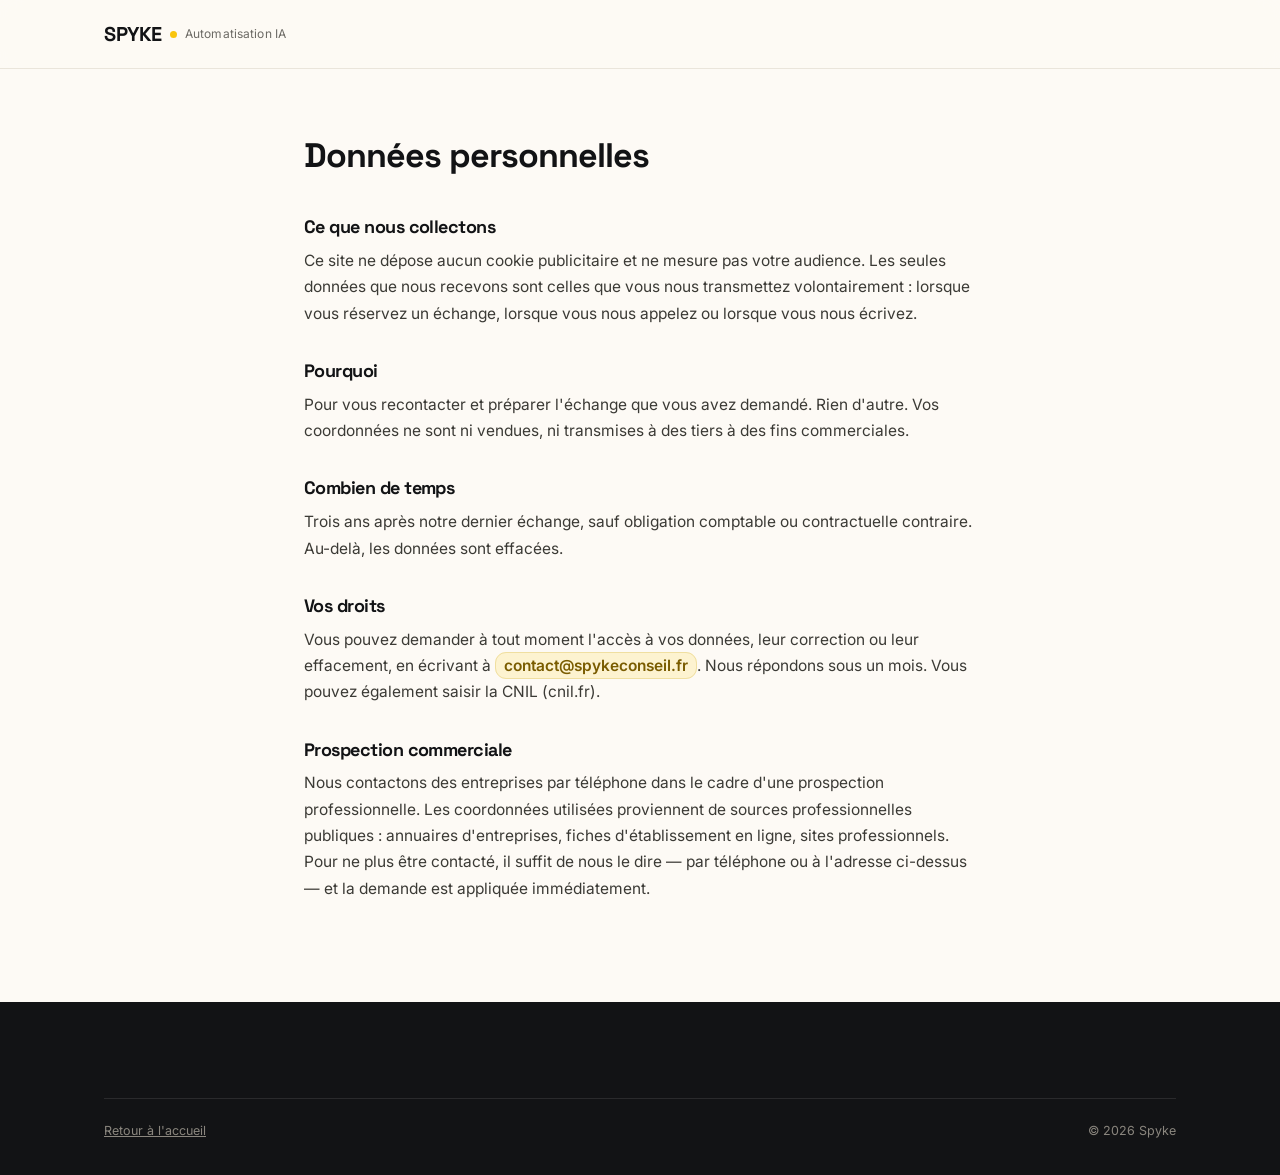
==== confidentialite.html @ 26984bdd "Site vitrine Spyke Reprise de la plaquette et de la brochure en une page : le constat, les trois sol" ====
<!doctype html>
<html lang="fr">
<head>
<meta charset="utf-8">
<meta name="viewport" content="width=device-width,initial-scale=1">
<title>Données personnelles · Spyke</title>
<meta name="robots" content="noindex">
<link rel="preconnect" href="https://fonts.googleapis.com">
<link rel="preconnect" href="https://fonts.gstatic.com" crossorigin>
<link href="https://fonts.googleapis.com/css2?family=Inter:wght@400;500;600;700&family=Space+Grotesk:wght@500;700&family=IBM+Plex+Mono:wght@500;600&display=swap" rel="stylesheet">
<link rel="stylesheet" href="style.css">
<style>
  .doc{max-width:720px;margin:0 auto;padding:60px 24px 90px}
  .doc h1{font-family:var(--disp);font-size:34px;font-weight:700;color:var(--ink);letter-spacing:-.03em}
  .doc h2{font-size:18px;margin:34px 0 10px;max-width:none}
  .doc p{font-size:15.5px;line-height:1.7;margin-bottom:10px}
  .doc .todo{background:var(--yellow-tint);border:1px solid #F0DFA0;border-radius:var(--r-s);padding:3px 8px;font-weight:600;color:var(--yellow-ink)}
</style>
</head>
<body>
<header><div class="wrap"><a class="logo" href="/"><b>SPYKE</b><i></i><span>Automatisation IA</span></a></div></header>
<main class="doc">
  <h1>Données personnelles</h1>

  <h2>Ce que nous collectons</h2>
  <p>
    Ce site ne dépose aucun cookie publicitaire et ne mesure pas votre audience.
    Les seules données que nous recevons sont celles que vous nous transmettez
    volontairement : lorsque vous réservez un échange, lorsque vous nous appelez
    ou lorsque vous nous écrivez.
  </p>

  <h2>Pourquoi</h2>
  <p>
    Pour vous recontacter et préparer l'échange que vous avez demandé. Rien d'autre.
    Vos coordonnées ne sont ni vendues, ni transmises à des tiers à des fins
    commerciales.
  </p>

  <h2>Combien de temps</h2>
  <p>
    Trois ans après notre dernier échange, sauf obligation comptable ou contractuelle
    contraire. Au-delà, les données sont effacées.
  </p>

  <h2>Vos droits</h2>
  <p>
    Vous pouvez demander à tout moment l'accès à vos données, leur correction ou leur
    effacement, en écrivant à <span class="todo">contact@spykeconseil.fr</span>. Nous
    répondons sous un mois. Vous pouvez également saisir la CNIL (cnil.fr).
  </p>

  <h2>Prospection commerciale</h2>
  <p>
    Nous contactons des entreprises par téléphone dans le cadre d'une prospection
    professionnelle. Les coordonnées utilisées proviennent de sources professionnelles
    publiques : annuaires d'entreprises, fiches d'établissement en ligne, sites
    professionnels. Pour ne plus être contacté, il suffit de nous le dire — par
    téléphone ou à l'adresse ci-dessus — et la demande est appliquée immédiatement.
  </p>
</main>
<footer><div class="wrap"><div class="bas"><a href="/">Retour à l'accueil</a><span>© 2026 Spyke</span></div></div></footer>
</body>
</html>
---- style.css ----
/* Site vitrine Spyke — même identité que la plaquette et que l'outil de
 * prospection : papier chaud, encre presque noire, un seul jaune.
 *
 * Deux règles tiennent tout le reste :
 *   1. Le jaune ne sert jamais de texte sur fond clair — il y plafonne à 1,6:1,
 *      illisible. Il remplit, il souligne. Sur fond noir il monte à 11,5:1 et
 *      devient l'accent. Pour écrire en jaune sur clair, --yellow-ink (4,7:1).
 *   2. Chaque gris a été mesuré sur les deux fonds réels et tient 4,5:1.
 */

:root{
  --paper:#FDFAF5; --card:#FFFFFF; --sink:#F6F2EA;
  --line:#EAE5DB; --line-2:#F3EFE7;
  --ink:#121315; --body:#3B3A35; --muted:#6C6A64; --faint:#767369;
  --yellow:#F9C50D; --yellow-d:#E3B000; --yellow-tint:#FDF3D0; --yellow-ink:#7A5C00;
  --won:#0F7250; --won-tint:#E7F5EF; --won-line:#BFE3D3;
  --on-ink:#FFFFFF; --on-ink-2:#A8A49A; --on-ink-3:#8A867E; --on-ink-line:#2A2A2C;
  --sans:"Inter",system-ui,-apple-system,"Segoe UI",sans-serif;
  --disp:"Space Grotesk","Inter",system-ui,sans-serif;
  --mono:"IBM Plex Mono",ui-monospace,SFMono-Regular,Menlo,monospace;
  --r:16px; --r-s:11px; --r-l:22px;
  --lift:0 1px 2px rgba(18,19,21,.04), 0 1px 1px rgba(18,19,21,.03);
  --lift-2:0 4px 16px rgba(18,19,21,.07), 0 1px 2px rgba(18,19,21,.04);
  --max:1120px;
}

*{box-sizing:border-box;margin:0;padding:0}
html{scroll-behavior:smooth;scroll-padding-top:84px}
body{
  background:var(--paper);color:var(--body);font-family:var(--sans);
  font-size:16px;line-height:1.6;-webkit-font-smoothing:antialiased;
}
a{color:inherit}
button{font:inherit;cursor:pointer;border:none;background:none;color:inherit}
img{max-width:100%}
:focus-visible{outline:2.5px solid var(--yellow-d);outline-offset:3px;border-radius:6px}
@media (prefers-reduced-motion:reduce){*{transition:none!important;animation:none!important;scroll-behavior:auto}}

.wrap{max-width:var(--max);margin:0 auto;padding:0 24px}
section{padding:84px 0}
.sink{background:var(--sink);border-top:1px solid var(--line);border-bottom:1px solid var(--line)}

/* Le filet jaune de la plaquette, posé sous un sur-titre. */
.kicker{
  display:block;font-size:10.5px;font-weight:700;letter-spacing:.16em;
  text-transform:uppercase;color:var(--muted);margin-bottom:14px;
}
.kicker::after{
  content:"";display:block;width:34px;height:3px;border-radius:2px;
  background:var(--yellow);margin-top:10px;
}
h2{
  font-family:var(--disp);font-size:clamp(26px,3.4vw,38px);font-weight:700;
  color:var(--ink);letter-spacing:-.03em;line-height:1.15;max-width:20ch;
}
h3{font-family:var(--disp);font-size:19px;font-weight:700;color:var(--ink);letter-spacing:-.02em}
.lead{font-size:17px;color:var(--body);line-height:1.65;max-width:62ch;margin-top:18px}

/* ----------------------------------------------------------------- bandeau */

header{
  position:sticky;top:0;z-index:50;background:rgba(253,250,245,.92);
  backdrop-filter:saturate(1.6) blur(10px);border-bottom:1px solid var(--line);
}
header .wrap{display:flex;align-items:center;gap:26px;height:68px}
.logo{display:flex;align-items:center;gap:8px;text-decoration:none;flex:0 0 auto}
.logo b{font-family:var(--disp);font-size:20px;font-weight:700;color:var(--ink);letter-spacing:-.02em}
.logo i{width:7px;height:7px;border-radius:50%;background:var(--yellow);display:block}
.logo span{font-size:12px;color:var(--muted);letter-spacing:.01em}
nav{display:flex;gap:24px;margin-left:auto}
nav a{font-size:14px;font-weight:500;color:var(--body);text-decoration:none;transition:color .15s}
nav a:hover{color:var(--ink)}

.btn{
  display:inline-block;padding:13px 22px;border-radius:var(--r-s);background:var(--ink);
  color:var(--on-ink);font-size:14.5px;font-weight:600;text-decoration:none;
  transition:background .15s,transform .1s;white-space:nowrap;
}
.btn:hover{background:#000}
.btn:active{transform:scale(.985)}
.btn.sm{padding:10px 16px;font-size:13.5px}
.btn.ghost{background:var(--card);color:var(--ink);border:1px solid var(--line)}
.btn.ghost:hover{background:var(--sink)}
.btn.or{background:var(--yellow);color:var(--ink)}
.btn.or:hover{background:var(--yellow-d)}

/* -------------------------------------------------------------------- hero */

.hero{padding:84px 0 70px}
.hero .sur{
  display:inline-flex;align-items:center;gap:9px;padding:7px 14px;border-radius:999px;
  background:var(--card);border:1px solid var(--line);box-shadow:var(--lift);
  font-size:12.5px;font-weight:600;color:var(--body);margin-bottom:26px;
}
.hero .sur i{width:6px;height:6px;border-radius:50%;background:var(--won);display:block}
.hero h1{
  font-family:var(--disp);font-size:clamp(30px,5.4vw,58px);font-weight:700;
  color:var(--ink);letter-spacing:-.04em;line-height:1.08;max-width:19ch;
  text-wrap:balance;
}
/* Le jaune souligne, il n'écrit pas : en texte sur fond clair il plafonne à
   1,6:1. Le trait est un fond dégradé et non un ::after, pour qu'il suive la
   phrase quand elle passe à la ligne — sinon il s'arrête au premier retour. */
.hero h1 em{
  font-style:normal;
  background-image:linear-gradient(var(--yellow),var(--yellow));
  background-size:100% .30em;background-position:0 88%;background-repeat:no-repeat;
  -webkit-box-decoration-break:clone;box-decoration-break:clone;
  padding:0 .04em;
}
.hero p{font-size:18px;color:var(--body);line-height:1.65;max-width:56ch;margin-top:24px}
.hero .cta{display:flex;gap:12px;flex-wrap:wrap;margin-top:34px;align-items:center}
.hero .cta small{font-size:13px;color:var(--muted)}

.chiffres{
  display:grid;grid-template-columns:repeat(4,1fr);gap:1px;margin-top:62px;
  background:var(--line);border:1px solid var(--line);border-radius:var(--r);overflow:hidden;
}
.chiffres div{background:var(--card);padding:22px 20px}
.chiffres b{
  display:block;font-family:var(--mono);font-size:26px;font-weight:600;color:var(--ink);
  letter-spacing:-.02em;line-height:1.1;font-variant-numeric:tabular-nums;
}
.chiffres span{
  display:block;font-size:11px;font-weight:600;letter-spacing:.1em;text-transform:uppercase;
  color:var(--faint);margin-top:8px;
}

/* ------------------------------------------------------------------ équipe */

.duo{display:grid;grid-template-columns:1fr 1fr;gap:56px;align-items:start}
.duo .rail{display:grid;gap:16px}
.pt{display:flex;gap:14px;align-items:flex-start}
.pt .n{
  flex:0 0 30px;height:30px;border-radius:9px;background:var(--ink);color:var(--yellow);
  font-family:var(--mono);font-size:12.5px;font-weight:600;
  display:flex;align-items:center;justify-content:center;
}
.pt b{display:block;font-size:15.5px;font-weight:600;color:var(--ink);margin-bottom:3px}
.pt p{font-size:14.5px;color:var(--muted);line-height:1.6}

/* ----------------------------------------------------------------- constat */

.cartes{display:grid;grid-template-columns:repeat(3,1fr);gap:16px;margin-top:44px}
.carte{
  background:var(--card);border:1px solid var(--line);border-radius:var(--r);
  padding:26px 24px;box-shadow:var(--lift);display:flex;flex-direction:column;
}
.carte .num{
  font-family:var(--mono);font-size:12px;font-weight:600;color:var(--yellow-ink);
  background:var(--yellow-tint);border-radius:6px;padding:3px 8px;align-self:flex-start;
  margin-bottom:16px;
}
.carte h3{margin-bottom:10px}
.carte p{font-size:14.5px;color:var(--muted);line-height:1.65}

/* ------------------------------------------------------------------ offres */

.offres{display:grid;grid-template-columns:repeat(3,1fr);gap:16px;margin-top:44px}
.offre{
  background:var(--card);border:1px solid var(--line);border-radius:var(--r);
  box-shadow:var(--lift);display:flex;flex-direction:column;overflow:hidden;
}
.offre .h{padding:26px 24px 0}
.offre .tag{
  font-size:10px;font-weight:700;letter-spacing:.14em;text-transform:uppercase;
  color:var(--muted);display:block;margin-bottom:12px;
}
.offre h3{font-size:20px;line-height:1.25;margin-bottom:14px}
.offre .desc{font-size:14.5px;color:var(--muted);line-height:1.65;padding:0 24px}
.offre .ex{
  margin:20px 24px 0;padding:14px 16px;background:var(--sink);
  border-left:3px solid var(--yellow);border-radius:0 var(--r-s) var(--r-s) 0;
  font-size:13.5px;color:var(--body);line-height:1.55;
}
.offre .ex b{color:var(--ink);font-weight:600}
.offre .pour{padding:18px 24px 0;font-size:13.5px;color:var(--muted);line-height:1.6}
.offre .pour b{
  display:block;font-size:10px;font-weight:700;letter-spacing:.14em;text-transform:uppercase;
  color:var(--faint);margin-bottom:6px;
}
.offre .prix{
  margin-top:auto;padding:22px 24px;border-top:1px solid var(--line-2);
  display:flex;align-items:baseline;gap:9px;
}
.offre .prix b{
  font-family:var(--mono);font-size:20px;font-weight:600;color:var(--ink);
  font-variant-numeric:tabular-nums;letter-spacing:-.02em;
}
.offre .prix span{font-size:12px;color:var(--faint)}

/* ---------------------------------------------------------------- déroulé */

.etapes{display:grid;grid-template-columns:repeat(4,1fr);gap:16px;margin-top:44px}
.etape{background:var(--card);border:1px solid var(--line);border-radius:var(--r);padding:24px 22px;box-shadow:var(--lift)}
.etape .n{
  font-family:var(--mono);font-size:11.5px;font-weight:600;color:var(--ink);
  background:var(--yellow);border-radius:999px;padding:3px 10px;
  display:inline-block;margin-bottom:16px;
}
.etape h3{font-size:17px;margin-bottom:9px}
.etape p{font-size:14px;color:var(--muted);line-height:1.6}

/* ------------------------------------------------------------------ audit */

.audit{
  background:var(--ink);color:var(--on-ink);border-radius:var(--r-l);
  padding:52px 48px;position:relative;overflow:hidden;
}
.audit::before{
  content:"";position:absolute;top:-40%;right:-10%;width:520px;height:520px;border-radius:50%;
  background:radial-gradient(circle,rgba(249,197,13,.16),rgba(249,197,13,0) 68%);pointer-events:none;
}
.audit .kicker{color:var(--on-ink-3)}
.audit h2{color:var(--on-ink);max-width:16ch}
.audit > .in{position:relative;display:grid;grid-template-columns:1fr 1fr;gap:52px;align-items:center}
.audit p{font-size:16px;color:var(--on-ink-2);line-height:1.7;margin-top:18px;max-width:46ch}
.audit ul{list-style:none;display:grid;gap:13px;margin-top:26px}
.audit li{display:flex;gap:12px;font-size:15px;color:var(--on-ink);line-height:1.55}
.audit li::before{content:"";flex:0 0 7px;height:7px;border-radius:50%;background:var(--yellow);margin-top:9px}
.audit .box{
  background:rgba(255,255,255,.05);border:1px solid var(--on-ink-line);
  border-radius:var(--r);padding:30px 28px;
}
.audit .box .p{
  font-family:var(--mono);font-size:44px;font-weight:600;color:var(--on-ink);
  letter-spacing:-.03em;line-height:1;
}
.audit .box .s{font-size:13.5px;color:var(--on-ink-2);margin-top:10px}
.audit .box .btn{margin-top:24px;width:100%;text-align:center}
.audit .box .free{
  font-size:12.5px;color:var(--on-ink-3);margin-top:14px;text-align:center;line-height:1.5;
}

/* ------------------------------------------------------------- abonnement */

.abos{display:grid;grid-template-columns:repeat(3,1fr);gap:16px;margin-top:44px}
.abo{background:var(--card);border:1px solid var(--line);border-radius:var(--r);padding:26px 24px;box-shadow:var(--lift)}
.abo .t{font-size:10px;font-weight:700;letter-spacing:.14em;text-transform:uppercase;color:var(--muted)}
.abo .p{
  font-family:var(--mono);font-size:27px;font-weight:600;color:var(--ink);
  margin:12px 0 12px;letter-spacing:-.02em;font-variant-numeric:tabular-nums;
}
.abo .p em{font-style:normal;font-size:13px;color:var(--faint);font-family:var(--sans)}
.abo p{font-size:14px;color:var(--muted);line-height:1.6}

/* -------------------------------------------------------------- réservation */

.rdv{display:grid;grid-template-columns:1fr 1fr;gap:56px;align-items:start}
.rdv .quoi{display:grid;gap:13px;margin-top:26px;list-style:none}
.rdv .quoi li{display:flex;gap:12px;font-size:15px;color:var(--body);line-height:1.55}
.rdv .quoi li::before{
  content:"";flex:0 0 18px;height:18px;border-radius:50%;background:var(--won-tint);
  border:1px solid var(--won-line);margin-top:3px;
}
.agenda{
  background:var(--card);border:1px solid var(--line);border-radius:var(--r);
  box-shadow:var(--lift-2);overflow:hidden;min-height:380px;
}
.agenda .h{
  padding:18px 22px;border-bottom:1px solid var(--line-2);
  display:flex;align-items:center;gap:10px;
}
.agenda .h i{width:8px;height:8px;border-radius:50%;background:var(--won);display:block}
.agenda .h b{font-size:11px;font-weight:700;letter-spacing:.13em;text-transform:uppercase;color:var(--muted)}
.agenda .h span{margin-left:auto;font-family:var(--mono);font-size:12.5px;color:var(--faint)}
/* L'outil de prise de rendez-vous vient se loger ici. Tant qu'il n'est pas
   branché, on ne laisse pas un trou : on donne le numéro et l'adresse. */
#reservation-embed{min-height:300px}
.agenda .secours{padding:32px 26px;text-align:center}
.agenda .secours p{font-size:14.5px;color:var(--muted);line-height:1.65;max-width:34ch;margin:0 auto 20px}
.agenda .secours .ligne{
  display:block;font-family:var(--mono);font-size:21px;font-weight:600;color:var(--ink);
  text-decoration:none;letter-spacing:-.01em;margin-bottom:6px;
}
.agenda .secours .mail{display:block;font-size:14.5px;color:var(--body);text-decoration:underline;margin-top:14px}

/* ------------------------------------------------------------------- pied */

footer{background:var(--ink);color:var(--on-ink-2);padding:56px 0 34px}
footer .top{display:flex;gap:40px;flex-wrap:wrap;align-items:flex-start}
footer .logo b{color:var(--on-ink)}
footer .logo span{color:var(--on-ink-3)}
footer .co{margin-left:auto;display:grid;gap:7px;font-size:14.5px}
footer .co a{color:var(--on-ink);text-decoration:none}
footer .co a:hover{color:var(--yellow)}
footer .bas{
  margin-top:40px;padding-top:22px;border-top:1px solid var(--on-ink-line);
  display:flex;gap:18px;flex-wrap:wrap;font-size:12.5px;color:var(--on-ink-3);
}
footer .bas a{color:var(--on-ink-3)}
footer .bas span{margin-left:auto}

/* --------------------------------------------------------------- écrans */

@media (max-width:960px){
  section{padding:64px 0}
  .duo,.rdv,.audit > .in{grid-template-columns:1fr;gap:34px}
  .cartes,.offres,.abos{grid-template-columns:1fr}
  .etapes{grid-template-columns:1fr 1fr}
  .chiffres{grid-template-columns:1fr 1fr}
  .audit{padding:38px 28px}
  nav{display:none}
}
@media (max-width:560px){
  .etapes{grid-template-columns:1fr}
  .hero{padding:56px 0 48px}
  .wrap{padding:0 18px}
  header .wrap{gap:12px}
  .logo span{display:none}
}
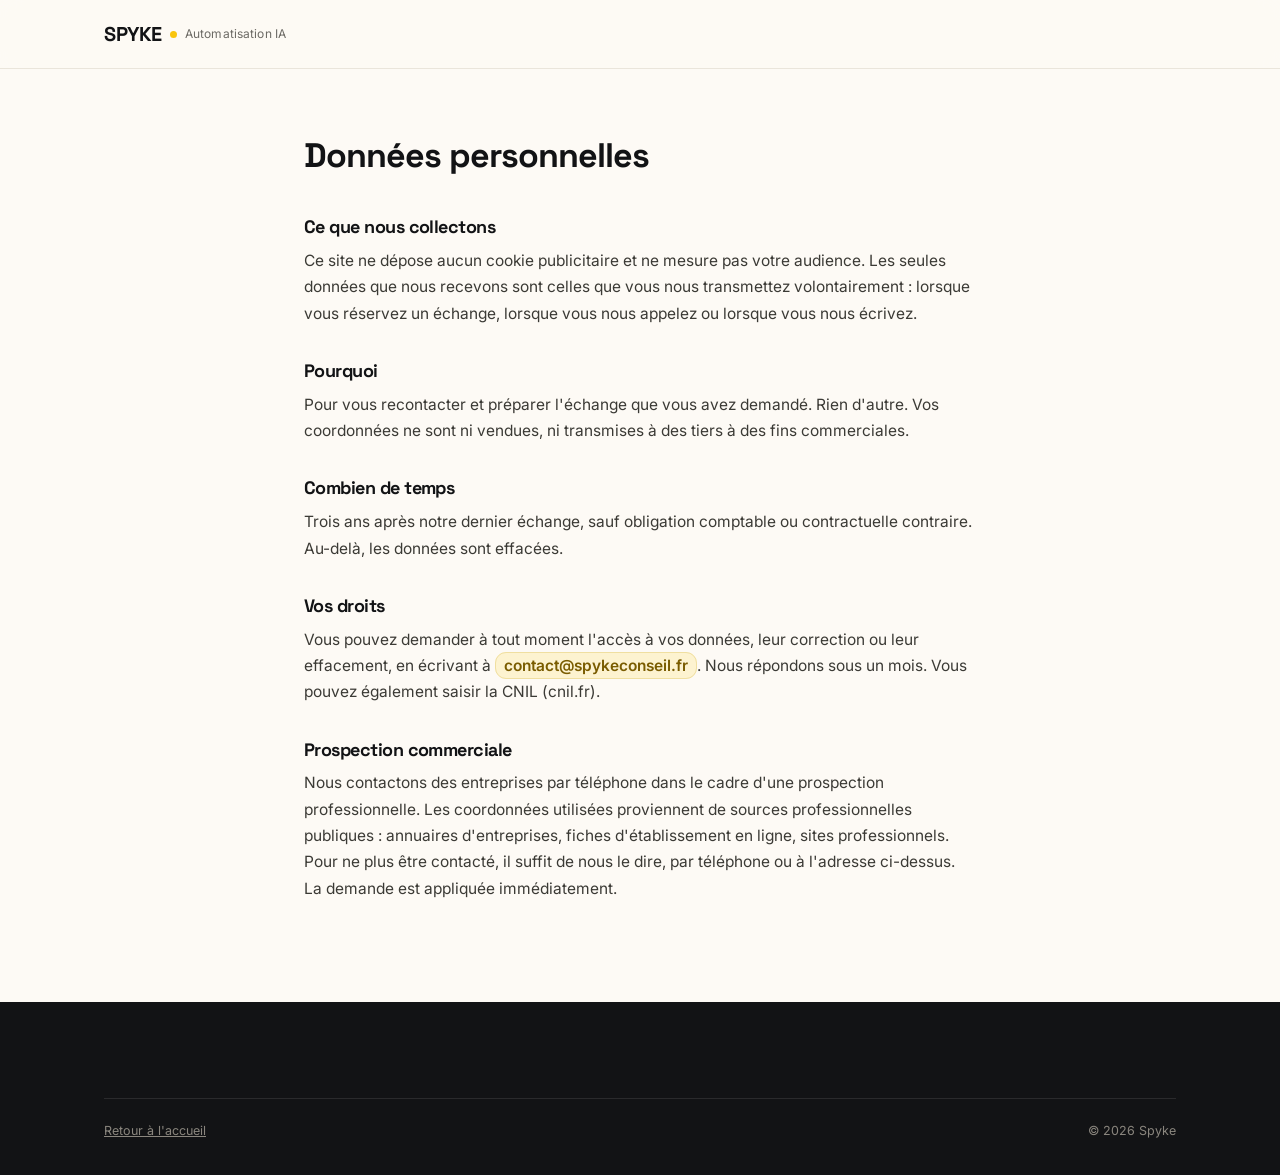
==== commit 26353755: "Retirer les tirets longs et la promesse de créneau dans la journée Les tirets longs parsemaient le t" ====
--- a/confidentialite.html
+++ b/confidentialite.html
@@ -55,8 +55,8 @@
     Nous contactons des entreprises par téléphone dans le cadre d'une prospection
     professionnelle. Les coordonnées utilisées proviennent de sources professionnelles
     publiques : annuaires d'entreprises, fiches d'établissement en ligne, sites
-    professionnels. Pour ne plus être contacté, il suffit de nous le dire — par
-    téléphone ou à l'adresse ci-dessus — et la demande est appliquée immédiatement.
+    professionnels. Pour ne plus être contacté, il suffit de nous le dire, par
+    téléphone ou à l'adresse ci-dessus. La demande est appliquée immédiatement.
   </p>
 </main>
 <footer><div class="wrap"><div class="bas"><a href="/">Retour à l'accueil</a><span>© 2026 Spyke</span></div></div></footer>
--- a/style.css
+++ b/style.css
@@ -1,8 +1,8 @@
-/* Site vitrine Spyke — même identité que la plaquette et que l'outil de
+/* Site vitrine Spyke : même identité que la plaquette et que l'outil de
  * prospection : papier chaud, encre presque noire, un seul jaune.
  *
  * Deux règles tiennent tout le reste :
- *   1. Le jaune ne sert jamais de texte sur fond clair — il y plafonne à 1,6:1,
+ *   1. Le jaune ne sert jamais de texte sur fond clair : il y plafonne à 1,6:1,
  *      illisible. Il remplit, il souligne. Sur fond noir il monte à 11,5:1 et
  *      devient l'accent. Pour écrire en jaune sur clair, --yellow-ink (4,7:1).
  *   2. Chaque gris a été mesuré sur les deux fonds réels et tient 4,5:1.
@@ -100,7 +100,7 @@
 }
 /* Le jaune souligne, il n'écrit pas : en texte sur fond clair il plafonne à
    1,6:1. Le trait est un fond dégradé et non un ::after, pour qu'il suive la
-   phrase quand elle passe à la ligne — sinon il s'arrête au premier retour. */
+   phrase quand elle passe à la ligne : sinon il s'arrête au premier retour. */
 .hero h1 em{
   font-style:normal;
   background-image:linear-gradient(var(--yellow),var(--yellow));
@@ -183,11 +183,9 @@
   margin-top:auto;padding:22px 24px;border-top:1px solid var(--line-2);
   display:flex;align-items:baseline;gap:9px;
 }
-.offre .prix b{
-  font-family:var(--mono);font-size:20px;font-weight:600;color:var(--ink);
-  font-variant-numeric:tabular-nums;letter-spacing:-.02em;
-}
-.offre .prix span{font-size:12px;color:var(--faint)}
+.offre .prix{flex-direction:column;align-items:flex-start;gap:4px}
+.offre .prix b{font-size:15px;font-weight:600;color:var(--ink)}
+.offre .prix span{font-size:12.5px;color:var(--faint);line-height:1.5}
 
 /* ---------------------------------------------------------------- déroulé */
 
@@ -227,26 +225,41 @@
   letter-spacing:-.03em;line-height:1;
 }
 .audit .box .s{font-size:13.5px;color:var(--on-ink-2);margin-top:10px}
-.audit .box .btn{margin-top:24px;width:100%;text-align:center}
+.audit .box .btn{margin-top:22px;width:100%;text-align:center}
 .audit .box .free{
-  font-size:12.5px;color:var(--on-ink-3);margin-top:14px;text-align:center;line-height:1.5;
-}
+  font-size:13px;color:var(--on-ink-2);margin-top:22px;line-height:1.6;
+  padding-top:20px;border-top:1px solid var(--on-ink-line);
+}
+.audit .box .free b{display:block;color:var(--on-ink);font-weight:600;margin-bottom:5px}
 
 /* ------------------------------------------------------------- abonnement */
 
 .abos{display:grid;grid-template-columns:repeat(3,1fr);gap:16px;margin-top:44px}
 .abo{background:var(--card);border:1px solid var(--line);border-radius:var(--r);padding:26px 24px;box-shadow:var(--lift)}
-.abo .t{font-size:10px;font-weight:700;letter-spacing:.14em;text-transform:uppercase;color:var(--muted)}
-.abo .p{
-  font-family:var(--mono);font-size:27px;font-weight:600;color:var(--ink);
-  margin:12px 0 12px;letter-spacing:-.02em;font-variant-numeric:tabular-nums;
-}
-.abo .p em{font-style:normal;font-size:13px;color:var(--faint);font-family:var(--sans)}
+.abo .t{
+  font-size:10px;font-weight:700;letter-spacing:.14em;text-transform:uppercase;
+  color:var(--yellow-ink);background:var(--yellow-tint);border-radius:6px;
+  padding:3px 8px;display:inline-block;
+}
+.abo h3{font-size:17px;line-height:1.3;margin:14px 0 9px}
 .abo p{font-size:14px;color:var(--muted);line-height:1.6}
+.apres{
+  margin-top:22px;font-size:14.5px;color:var(--muted);line-height:1.65;max-width:58ch;
+}
 
 /* -------------------------------------------------------------- réservation */
 
 .rdv{display:grid;grid-template-columns:1fr 1fr;gap:56px;align-items:start}
+/* La confusion à éviter : l'appel de quinze minutes est gratuit, l'audit est
+   facturé. Un prospect qui croit que le premier contact coûte 500 € ne
+   décroche pas. Le rappel est donc écrit, pas sous-entendu. */
+.pasaudit{
+  margin-top:22px;padding:16px 18px;background:var(--won-tint);
+  border:1px solid var(--won-line);border-radius:var(--r-s);
+  font-size:14.5px;color:var(--body);line-height:1.6;max-width:56ch;
+}
+.pasaudit b{color:var(--won);font-weight:600}
+
 .rdv .quoi{display:grid;gap:13px;margin-top:26px;list-style:none}
 .rdv .quoi li{display:flex;gap:12px;font-size:15px;color:var(--body);line-height:1.55}
 .rdv .quoi li::before{
@@ -264,6 +277,7 @@
 .agenda .h i{width:8px;height:8px;border-radius:50%;background:var(--won);display:block}
 .agenda .h b{font-size:11px;font-weight:700;letter-spacing:.13em;text-transform:uppercase;color:var(--muted)}
 .agenda .h span{margin-left:auto;font-family:var(--mono);font-size:12.5px;color:var(--faint)}
+.agenda .h .gratuit{color:var(--won);font-weight:600}
 /* L'outil de prise de rendez-vous vient se loger ici. Tant qu'il n'est pas
    branché, on ne laisse pas un trou : on donne le numéro et l'adresse. */
 #reservation-embed{min-height:300px}
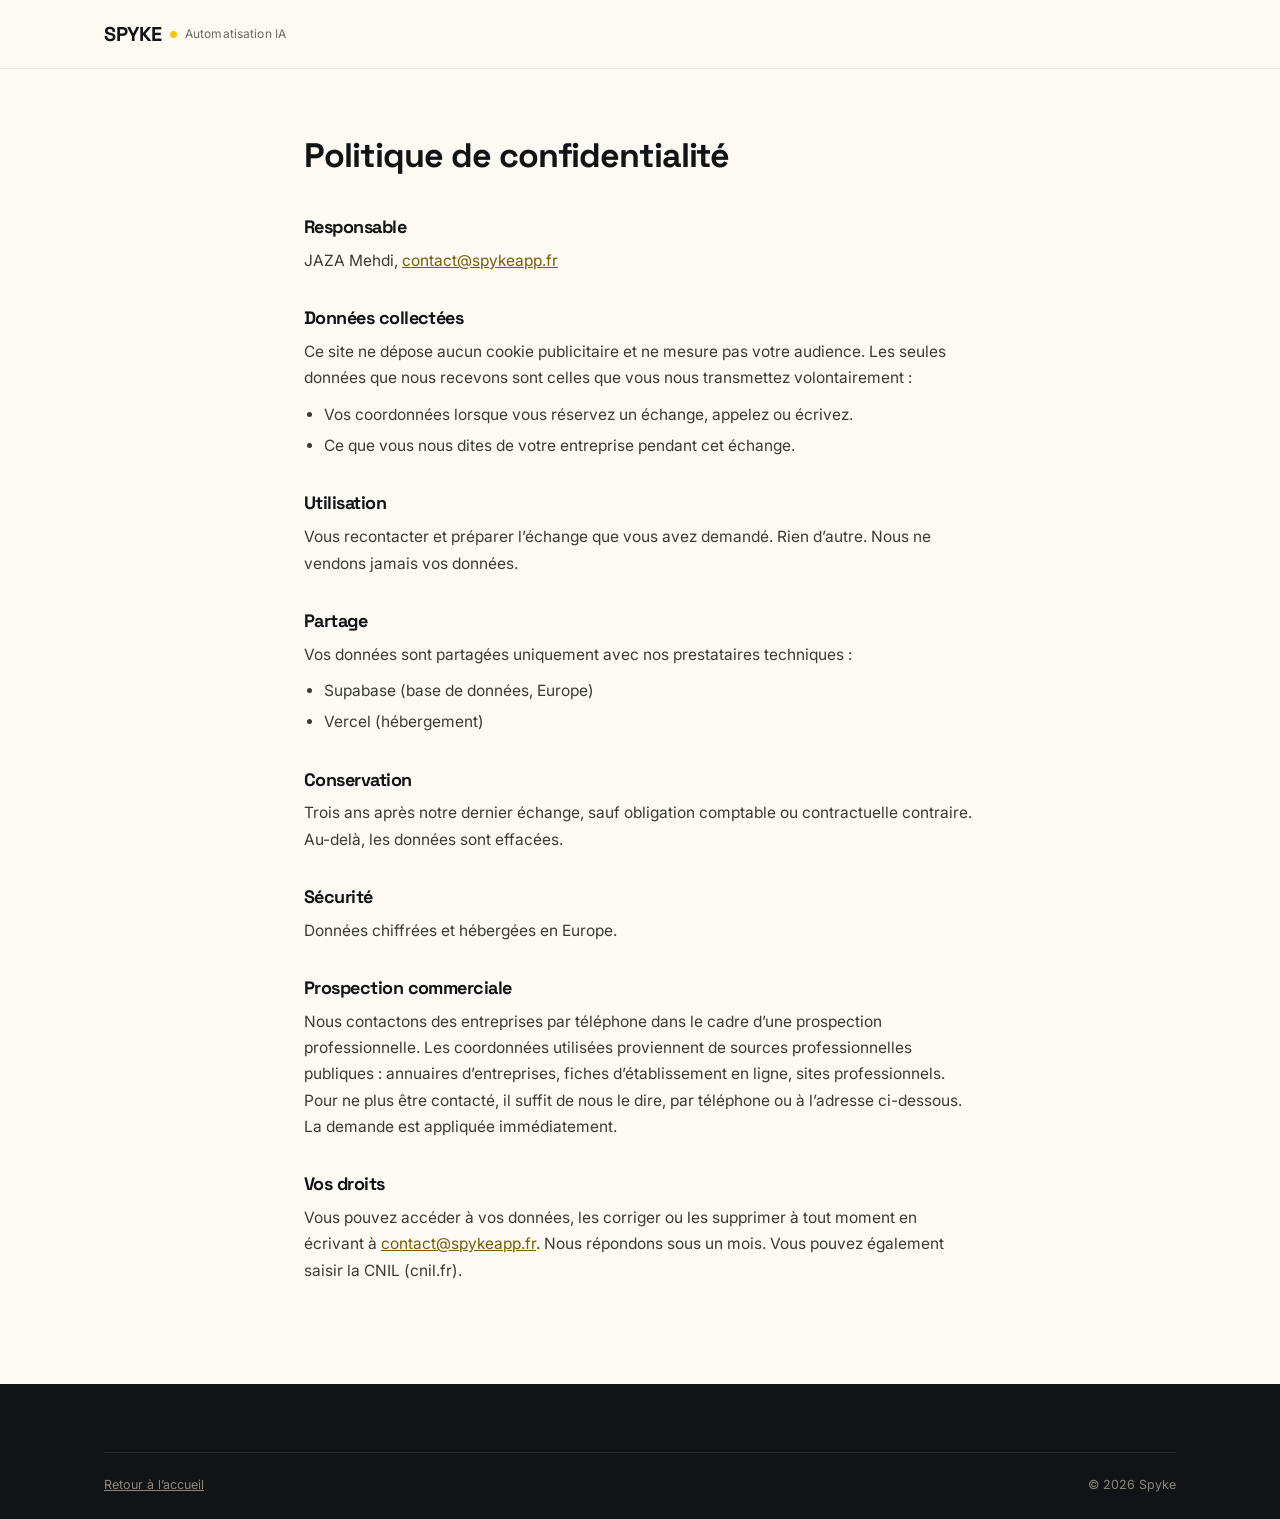
==== commit 001ae76a: "Reprendre les mentions légales et la confidentialité de spykeapp.fr L'éditeur, le SIRET, le contact " ====
--- a/confidentialite.html
+++ b/confidentialite.html
@@ -3,7 +3,7 @@
 <head>
 <meta charset="utf-8">
 <meta name="viewport" content="width=device-width,initial-scale=1">
-<title>Données personnelles · Spyke</title>
+<title>Politique de confidentialité · Spyke</title>
 <meta name="robots" content="noindex">
 <link rel="preconnect" href="https://fonts.googleapis.com">
 <link rel="preconnect" href="https://fonts.gstatic.com" crossorigin>
@@ -14,51 +14,77 @@
   .doc h1{font-family:var(--disp);font-size:34px;font-weight:700;color:var(--ink);letter-spacing:-.03em}
   .doc h2{font-size:18px;margin:34px 0 10px;max-width:none}
   .doc p{font-size:15.5px;line-height:1.7;margin-bottom:10px}
-  .doc .todo{background:var(--yellow-tint);border:1px solid #F0DFA0;border-radius:var(--r-s);padding:3px 8px;font-weight:600;color:var(--yellow-ink)}
+  .doc ul{margin:10px 0 10px 20px}
+  .doc li{font-size:15.5px;line-height:1.7;margin-bottom:5px}
+  .doc a{color:var(--yellow-ink)}
+  footer{padding:28px 0 24px}
 </style>
 </head>
 <body>
 <header><div class="wrap"><a class="logo" href="/"><b>SPYKE</b><i></i><span>Automatisation IA</span></a></div></header>
 <main class="doc">
-  <h1>Données personnelles</h1>
+  <h1>Politique de confidentialité</h1>
 
-  <h2>Ce que nous collectons</h2>
+  <h2>Responsable</h2>
+  <p>
+    JAZA Mehdi, <a href="mailto:contact@spykeapp.fr">contact@spykeapp.fr</a>
+  </p>
+
+  <h2>Données collectées</h2>
   <p>
     Ce site ne dépose aucun cookie publicitaire et ne mesure pas votre audience.
     Les seules données que nous recevons sont celles que vous nous transmettez
-    volontairement : lorsque vous réservez un échange, lorsque vous nous appelez
-    ou lorsque vous nous écrivez.
+    volontairement :
+  </p>
+  <ul>
+    <li>Vos coordonnées lorsque vous réservez un échange, appelez ou écrivez.</li>
+    <li>Ce que vous nous dites de votre entreprise pendant cet échange.</li>
+  </ul>
+
+  <h2>Utilisation</h2>
+  <p>
+    Vous recontacter et préparer l’échange que vous avez demandé. Rien d’autre.
+    Nous ne vendons jamais vos données.
   </p>
 
-  <h2>Pourquoi</h2>
+  <h2>Partage</h2>
   <p>
-    Pour vous recontacter et préparer l'échange que vous avez demandé. Rien d'autre.
-    Vos coordonnées ne sont ni vendues, ni transmises à des tiers à des fins
-    commerciales.
+    Vos données sont partagées uniquement avec nos prestataires techniques :
+  </p>
+  <ul>
+    <li>Supabase (base de données, Europe)</li>
+    <li>Vercel (hébergement)</li>
+  </ul>
+
+  <h2>Conservation</h2>
+  <p>
+    Trois ans après notre dernier échange, sauf obligation comptable ou
+    contractuelle contraire. Au-delà, les données sont effacées.
   </p>
 
-  <h2>Combien de temps</h2>
+  <h2>Sécurité</h2>
   <p>
-    Trois ans après notre dernier échange, sauf obligation comptable ou contractuelle
-    contraire. Au-delà, les données sont effacées.
+    Données chiffrées et hébergées en Europe.
+  </p>
+
+  <h2>Prospection commerciale</h2>
+  <p>
+    Nous contactons des entreprises par téléphone dans le cadre d’une
+    prospection professionnelle. Les coordonnées utilisées proviennent de sources
+    professionnelles publiques : annuaires d’entreprises, fiches
+    d’établissement en ligne, sites professionnels. Pour ne plus être
+    contacté, il suffit de nous le dire, par téléphone ou à l’adresse
+    ci-dessous. La demande est appliquée immédiatement.
   </p>
 
   <h2>Vos droits</h2>
   <p>
-    Vous pouvez demander à tout moment l'accès à vos données, leur correction ou leur
-    effacement, en écrivant à <span class="todo">contact@spykeconseil.fr</span>. Nous
-    répondons sous un mois. Vous pouvez également saisir la CNIL (cnil.fr).
-  </p>
-
-  <h2>Prospection commerciale</h2>
-  <p>
-    Nous contactons des entreprises par téléphone dans le cadre d'une prospection
-    professionnelle. Les coordonnées utilisées proviennent de sources professionnelles
-    publiques : annuaires d'entreprises, fiches d'établissement en ligne, sites
-    professionnels. Pour ne plus être contacté, il suffit de nous le dire, par
-    téléphone ou à l'adresse ci-dessus. La demande est appliquée immédiatement.
+    Vous pouvez accéder à vos données, les corriger ou les supprimer à tout
+    moment en écrivant à <a href="mailto:contact@spykeapp.fr">contact@spykeapp.fr</a>.
+    Nous répondons sous un mois. Vous pouvez également saisir la CNIL (cnil.fr).
   </p>
 </main>
-<footer><div class="wrap"><div class="bas"><a href="/">Retour à l'accueil</a><span>© 2026 Spyke</span></div></div></footer>
+<footer><div class="wrap"><div class="bas"><a href="/">Retour à l’accueil</a><span>© <span id="an">2026</span> Spyke</span></div></div></footer>
+<script>document.getElementById('an').textContent=new Date().getFullYear();</script>
 </body>
 </html>
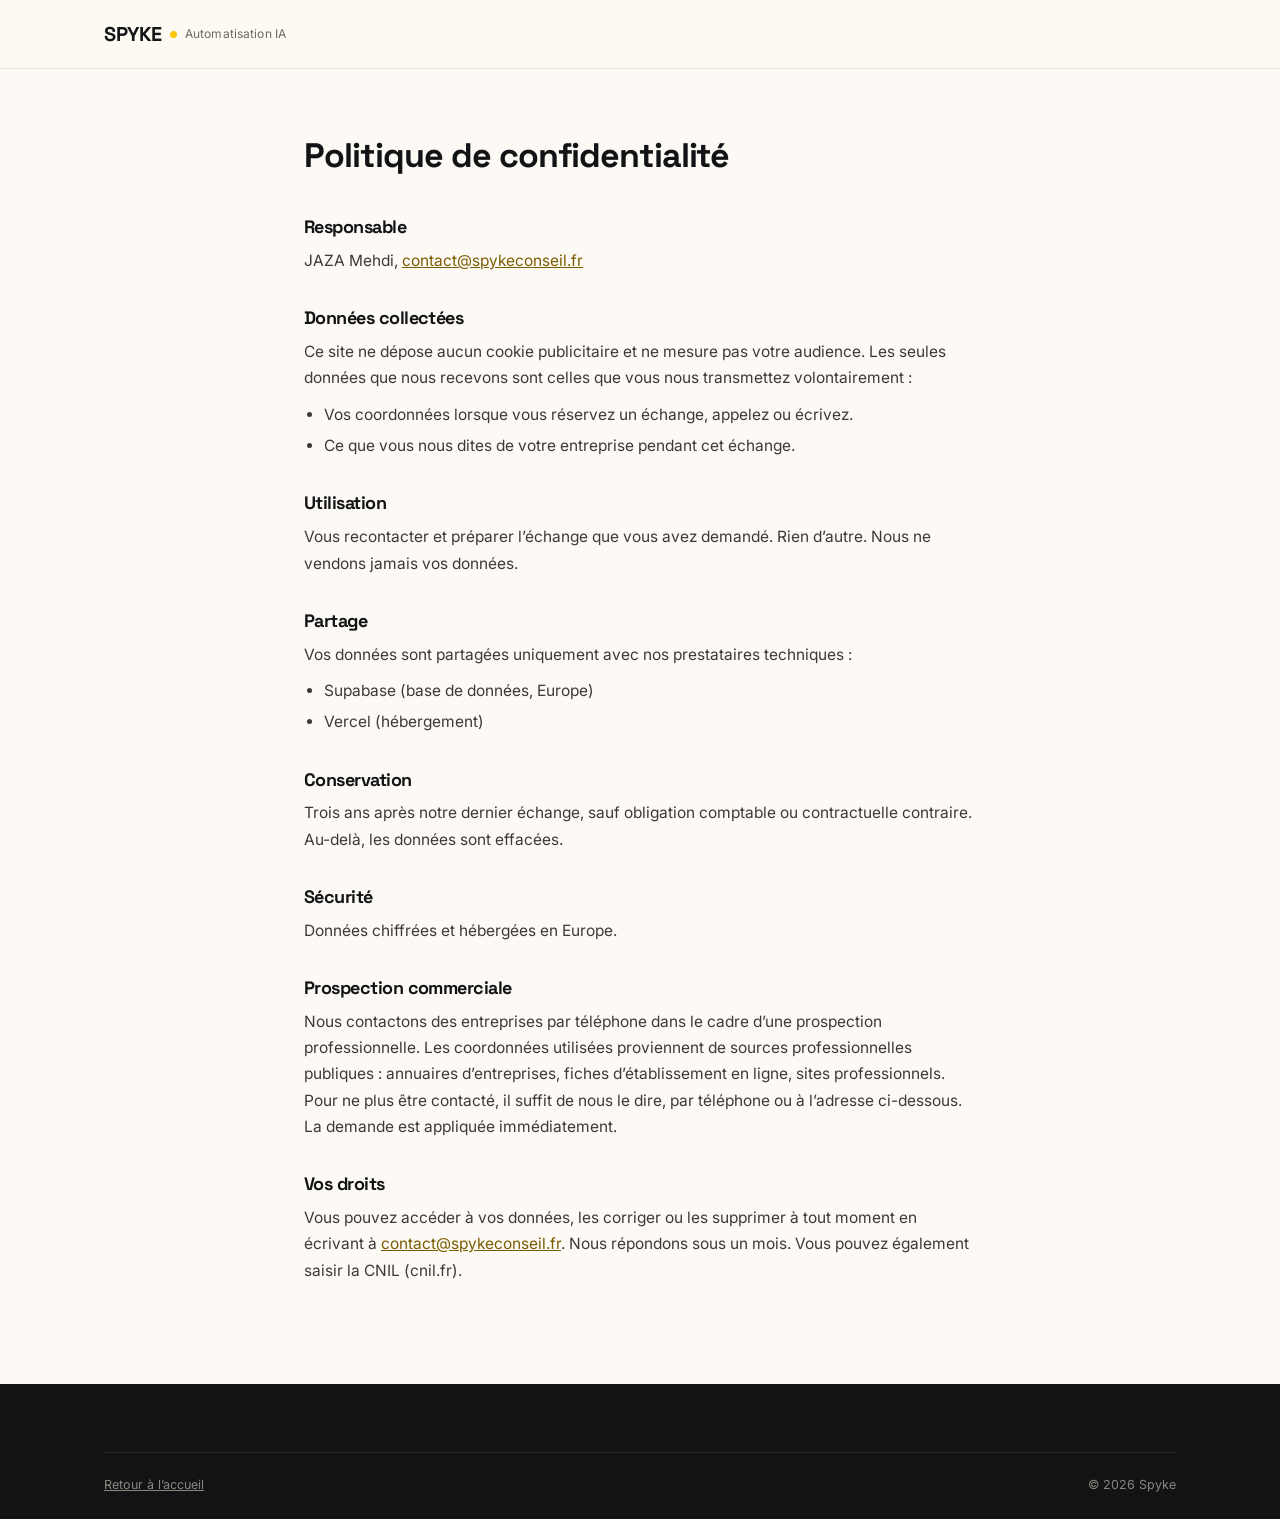
==== commit 2f9d900e: "Passer l'adresse de contact sur le nouveau domaine Le site affichait encore l'adresse de l'autre act" ====
--- a/confidentialite.html
+++ b/confidentialite.html
@@ -27,7 +27,7 @@
 
   <h2>Responsable</h2>
   <p>
-    JAZA Mehdi, <a href="mailto:contact@spykeapp.fr">contact@spykeapp.fr</a>
+    JAZA Mehdi, <a href="mailto:contact@spykeconseil.fr">contact@spykeconseil.fr</a>
   </p>
 
   <h2>Données collectées</h2>
@@ -80,7 +80,7 @@
   <h2>Vos droits</h2>
   <p>
     Vous pouvez accéder à vos données, les corriger ou les supprimer à tout
-    moment en écrivant à <a href="mailto:contact@spykeapp.fr">contact@spykeapp.fr</a>.
+    moment en écrivant à <a href="mailto:contact@spykeconseil.fr">contact@spykeconseil.fr</a>.
     Nous répondons sous un mois. Vous pouvez également saisir la CNIL (cnil.fr).
   </p>
 </main>
--- a/style.css
+++ b/style.css
@@ -268,7 +268,7 @@
 }
 .agenda{
   background:var(--card);border:1px solid var(--line);border-radius:var(--r);
-  box-shadow:var(--lift-2);overflow:hidden;min-height:380px;
+  box-shadow:var(--lift-2);overflow:hidden;min-height:380px;margin-top:48px;
 }
 .agenda .h{
   padding:18px 22px;border-bottom:1px solid var(--line-2);
@@ -281,6 +281,22 @@
 /* L'outil de prise de rendez-vous vient se loger ici. Tant qu'il n'est pas
    branché, on ne laisse pas un trou : on donne le numéro et l'adresse. */
 #reservation-embed{min-height:300px}
+/* Le cadre du calendrier. Il reste à zéro tant que Cal.com n'a pas répondu,
+   pour ne pas laisser un grand vide pendant le chargement. Une fois prêt, sa
+   hauteur est bornée : Cal.com étire sinon son cadre à la hauteur de toute la
+   liste des créneaux de la journée, ce qui rend la page interminable. Le
+   calendrier défile alors à l'intérieur de son propre cadre. */
+#cal-15min{--haut:640px;width:100%;height:0;overflow:hidden}
+#cal-15min.pret{height:var(--haut)}
+#cal-15min cal-inline,
+#cal-15min > div{height:100%!important;max-height:100%!important;overflow:hidden}
+#cal-15min iframe{display:block;width:100%;height:100%!important;border:0}
+.agenda .autrement{
+  padding:14px 22px;border-top:1px solid var(--line-2);
+  font-size:14px;color:var(--muted);text-align:center;
+}
+.agenda .autrement a{color:var(--ink);font-family:var(--mono);text-decoration:none;font-weight:600}
+.agenda .autrement a:hover{text-decoration:underline}
 .agenda .secours{padding:32px 26px;text-align:center}
 .agenda .secours p{font-size:14.5px;color:var(--muted);line-height:1.65;max-width:34ch;margin:0 auto 20px}
 .agenda .secours .ligne{
@@ -310,6 +326,8 @@
 @media (max-width:960px){
   section{padding:64px 0}
   .duo,.rdv,.audit > .in{grid-template-columns:1fr;gap:34px}
+  .agenda{margin-top:34px}
+  #cal-15min{--haut:580px}
   .cartes,.offres,.abos{grid-template-columns:1fr}
   .etapes{grid-template-columns:1fr 1fr}
   .chiffres{grid-template-columns:1fr 1fr}
@@ -318,6 +336,7 @@
 }
 @media (max-width:560px){
   .etapes{grid-template-columns:1fr}
+  #cal-15min{--haut:520px}
   .hero{padding:56px 0 48px}
   .wrap{padding:0 18px}
   header .wrap{gap:12px}
